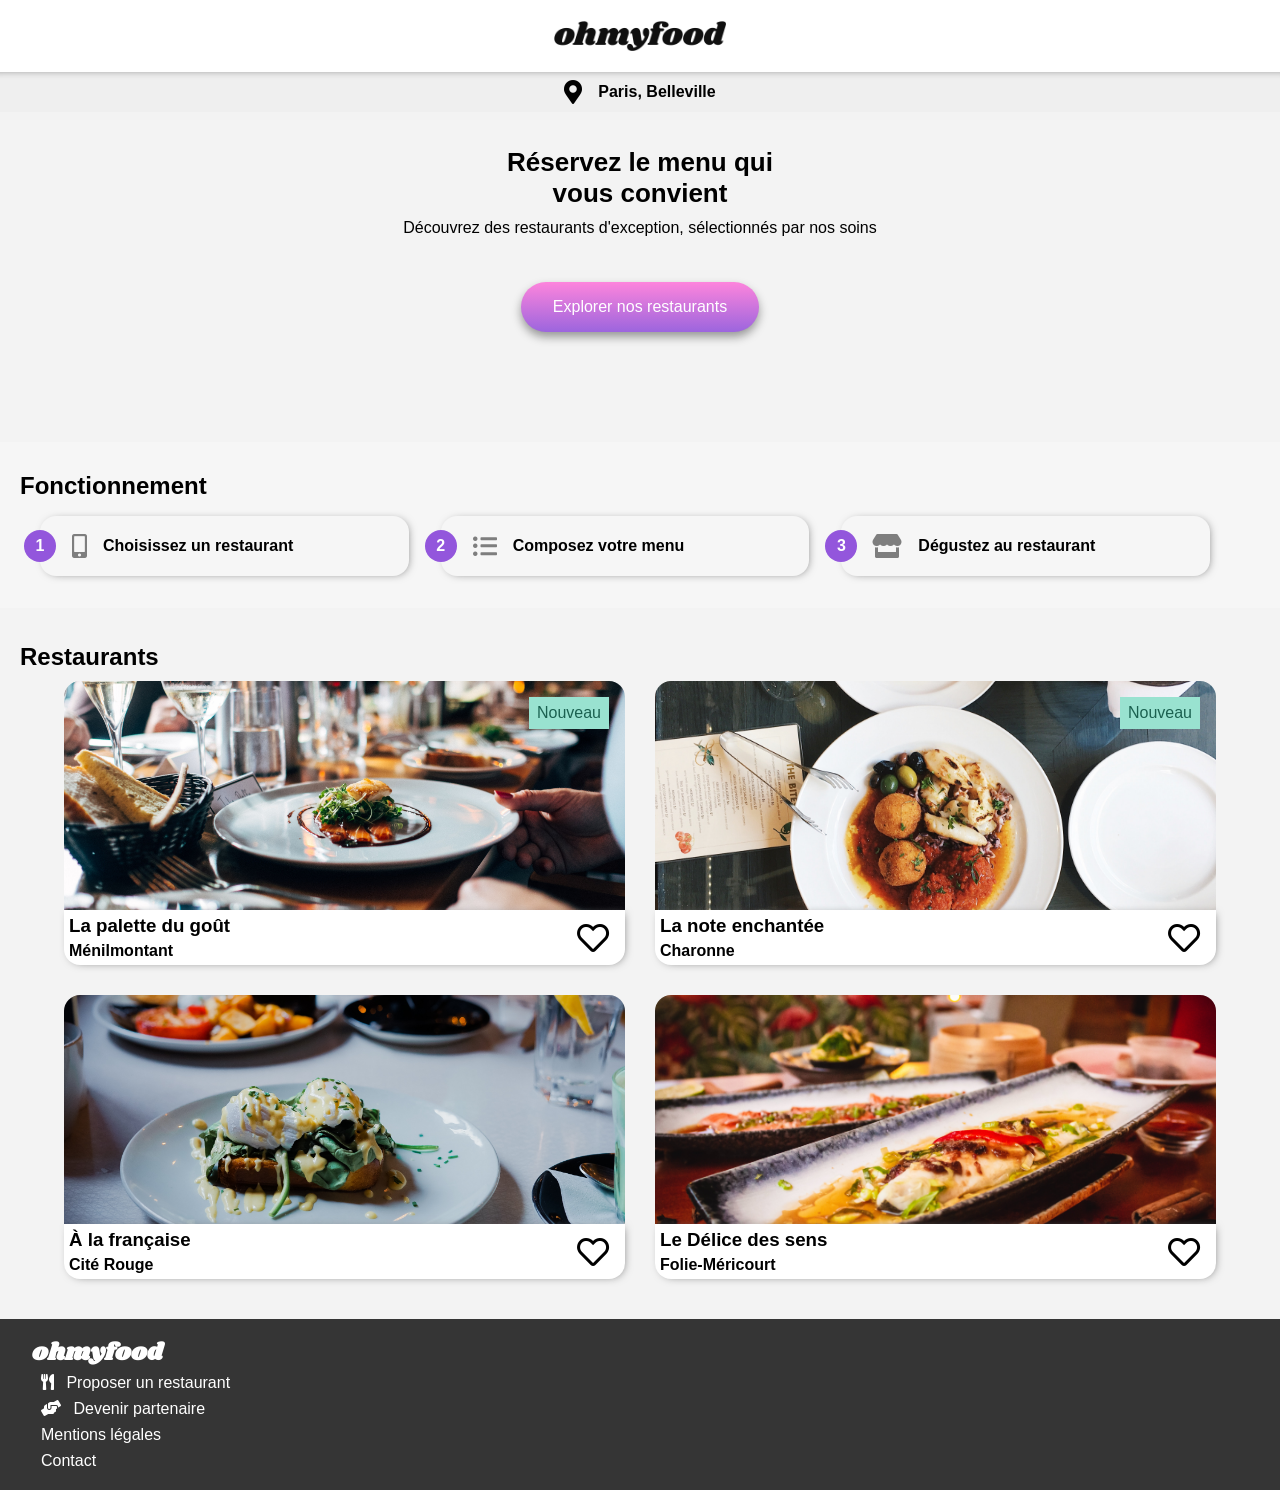
==== index.html @ 5fe7e24a "add resto" ====
<!DOCTYPE html>
   <html lang="en">
       <head>
           <meta charset="UTF-8">
           <meta http-equiv="X-UA-Compatible" content="IE-edge">
           <meta name="viewport" content="width=device-width,initial-scale=1.0">
           <link rel="preconnect" href="https://fonts.gstatic.com" crossorigin>
<link href="https://fonts.googleapis.com/css2?family=Raleway:wght@300;400;500;600;700;800;900&family=Shrikhand&display=swap" rel="stylesheet">
           <link rel="stylesheet" href="https://cdnjs.cloudflare.com/ajax/libs/font-awesome/5.15.4/css/all.min.css">
           <link href="normalize.css" rel="stylesheet">
           <link rel="stylesheet" href="./css/main.css">
           <title>ohmyfood</title>
           
           </head>
           
           <body id="homepage">
           <header>
          <a href="#" class="logo">
            <img src="img\images\logo\ohmyfood.png">
          </a>
           </header>

           <main> 
                   <div class="city">
                       <i class="fas fa-map-marker-alt"></i>
                   <h2>Paris, Belleville</h2>
               </div>

              
               <section class="explorer">
                   <h2> Réservez le menu qui <br> vous 
                    convient</h2>
                    <p>Découvrez des restaurants d'exception,
                        sélectionnés par nos soins</p>
                        <button class="btn-primary">Explorer nos restaurants</button>
                        
               </section>

               <section class="tuto">
                <div class="fonctionnement">
                   <h2>Fonctionnement</h2>
                  </div>
                   <ol>
                       <li><i class="fas fa-mobile-alt"></i>Choisissez un restaurant</li>
                       <li><i class="fas fa-list-ul"></i>Composez votre menu</li>
                       <li><i class="fas fa-store"></i>Dégustez au restaurant</li>
                   </ol>
               </section>
               <section class="menus">
                   <div class="restaurants">
                <h2>Restaurants</h2>
            </div>
                <div class="menus__cards">
                  <a href="./pages/resto-1.html" class="card new">
                    <img class="card__img" src="assets/images/img_1.jpg">
                    <div class="card__description">
                      <h3>La palette du goût</h3>
                      <p>Ménilmontant</p>
                    </div>
                  </a>
                  <a href="./pages/resto-2.html" class="card new">
                    <img class="card__img" src="assets/images/img_2.jpg">
                    <div class="card__description">
                      <h3>La note enchantée</h3>
                      <p>Charonne</p>
                    </div>
                  </a>
                  <a href="./pages/resto-3.html" class="card">
                      <img class="card__img" src="assets/images/img_3.jpg">
                    <div class="card__description">
                      <h3>À la française</h3>
                      <p>Cité Rouge</p>
                    </div>
                  </a>
                  <a href="./pages/resto-4.html" class="card">
                      <img class="card__img" src="assets/images/img_4.jpg">
                    <div class="card__description">
                      <h3>Le Délice des sens</h3>
                      <p>Folie-Méricourt</p>
                    </div>
                  </a>
                </div>
                
              </section>
           </main>
           <footer>
            <a href="#" class="footer-title">
                <h2>ohmyfood</h2>
            </a>
            <p>
              <i class="fas fa-utensils"></i>
               Proposer un restaurant
            </p>
            <p>
              <i class="fas fa-hands-helping"></i>
               Devenir partenaire
            </p>
            <p>Mentions légales</p>
            <p>
            <a>Contact</a>
            </p>
           </footer>
       </body>
   </html>
---- css/main.css ----
.btn-primary {
  color: white;
  font-weight: 300;
  font-size: 24px;
  padding: 16px 32px;
  border: none;
  border-radius: 32px;
  transition: transform 200ms;
  margin-top: 16px;
  cursor: pointer;
  box-shadow: 2px 1px 8px -3px #7e7e7e;
  background-image: linear-gradient(to top, rgba(147, 86, 220, 0.9), rgba(255, 121, 218, 0.9));
  font-size: 16px;
  box-shadow: 0px 5px 10px 0px rgba(0, 0, 0, 0.38);
}
.btn-primary .button {
  transform: scale(1.02);
  opacity: 0.9;
}

header {
  width: 100%;
  min-width: 320px;
  padding: 21px 0;
  background-color: #fff;
}

.city {
  display: flex;
  align-items: center;
  justify-content: center;
  gap: 16px;
  background-color: #EFEFEF;
  text-align: center;
  padding: 8px;
  box-shadow: inset 0 8px 8px -10px rgba(0, 0, 0, 0.5);
}
.city i {
  font-size: 24px;
}
.city h2 {
  font-size: 16px;
}

/*EXPLORER*/
.explorer {
  background-color: #f3f3f3;
  text-align: center;
  padding-top: 35px;
  padding-bottom: 55px;
}
.explorer h2 {
  font-size: 26px;
}
.explorer p {
  font-size: 16px;
  margin-top: 10px;
}

.menus {
  background-color: #f3f3f3;
  padding-bottom: 40px;
}
.menus .restaurants {
  margin-bottom: 10px;
  padding-top: 35px;
}
.menus .menus__cards {
  display: grid;
  grid-template-columns: repeat(1, 1fr);
  gap: 30px;
  width: 90%;
  margin: auto;
}
.menus .menus__cards .card.new {
  position: relative;
}
.menus .menus__cards .card.new::before {
  content: "Nouveau";
  position: absolute;
  height: 32px;
  width: 80px;
  background-color: #99e2d0;
  color: #1b6150;
  display: grid;
  place-items: center;
  right: 16px;
  top: 16px;
}
.menus .menus__cards .card .card__img {
  width: 100%;
  height: 230px;
  border-radius: 16px 16px 0 0;
  background-size: cover;
  background-position: center;
  object-fit: cover;
}
.menus .menus__cards .card .card__description {
  border-radius: 0 0 16px 16px;
  box-shadow: 2px 1px 8px -3px #7e7e7e;
  position: relative;
  background-color: white;
  border-radius: 0 0 16px 16px;
}
.menus .menus__cards .card .card__description::before {
  display: inline-block;
  position: absolute;
  font-style: normal;
  font-variant: normal;
  text-rendering: auto;
  -webkit-font-smoothing: antialiased;
  font-family: "Font Awesome 5 Free";
  font-weight: 400;
  content: "\f004";
  font-size: 32px;
  right: 16px;
  top: 50%;
  transform: translateY(-50%);
  color: inherit;
  -webkit-background-clip: text;
  opacity: 1;
  transition: all 200ms ease-in-out;
}
.menus .menus__cards .card .card__description::after {
  display: inline-block;
  position: absolute;
  font-style: normal;
  font-variant: normal;
  text-rendering: auto;
  -webkit-font-smoothing: antialiased;
  font-family: "Font Awesome 5 Free";
  font-weight: 900;
  content: "\f004";
  font-size: 32px;
  right: 16px;
  top: 50%;
  transform: translateY(-50%);
  color: transparent;
  -webkit-background-clip: text;
  opacity: 0;
  transition: all 200ms ease-in-out;
  background-image: linear-gradient(to top, rgb(147, 86, 220), rgb(255, 121, 218));
}
.menus .menus__cards .card .card__description:hover::after {
  opacity: 1;
  transform: translateY(-50%) scale(1.1);
}
.menus .menus__cards .card .card__description h3,
.menus .menus__cards .card .card__description p {
  padding: 5px;
  margin-top: -5px;
  font-weight: bold;
}

@media screen and (min-width: 500px) {
  .menus .menus__cards {
    grid-template-columns: repeat(2, 1fr);
  }
}
.tuto {
  counter-reset: steps;
}

@media screen and (min-width: 768px) {
  .tuto ol {
    display: flex;
    gap: 32px;
    margin-right: 70px;
  }
}
.tuto li {
  width: 95%;
  margin-bottom: inherit;
  position: relative;
  display: flex;
  align-items: center;
  background-color: #f6f6f6;
  padding: 18px 32px;
  flex-grow: 1;
  border-radius: 16px;
  box-shadow: 2px 1px 8px -3px #7e7e7e;
  font-weight: bold;
}

.tuto li::before {
  content: counter(steps);
  counter-increment: steps;
  color: white;
  background-color: #9356dc;
  width: 32px;
  height: 32px;
  display: grid;
  place-items: center;
  border-radius: 50%;
  position: absolute;
  top: 50%;
  left: -16px;
  transform: translateY(-50%);
}

.tuto li:hover {
  transform: scale(1.02);
  background-color: #f2eafb;
}

.tuto li:hover i::before {
  color: #9356dc;
}

.tuto li i.fas {
  font-weight: bold;
  margin-right: 16px;
  color: #7e7e7e;
  font-size: 24px;
}

footer {
  background-color: #353535;
  padding: 16px 32px;
  color: white;
}
footer .footer-title {
  height: 25px;
  font-family: "Shrikhand";
  font-weight: bold;
  padding: 16px 0;
  margin-bottom: 10px;
}
footer p {
  padding: 4px;
  margin-left: 5px;
}
footer .fas {
  margin-right: 8px;
}

.logo {
  display: flex;
  justify-content: center;
  align-items: center;
  position: relative;
}
.logo img {
  height: 30px;
}

*,
::before,
::after {
  box-sizing: border-box;
}

body {
  background-color: #f6f6f6;
  margin: 0;
  font-family: "Roboto", sans-serif;
  margin-left: auto;
  margin-right: auto;
  max-width: 1440px;
}

main {
  background-color: #f6f6f6;
}

h1,
h2,
h3,
h4,
h5,
h6,
p {
  padding: 0;
  margin: 0;
}

.fonctionnement,
.restaurants {
  margin-left: 20px;
  padding-top: 30px;
}

a {
  text-decoration: none;
  color: inherit;
}

header {
  position: relative;
}
header .arrow {
  position: absolute;
  top: 35%;
  left: 0%;
  padding-left: 20px;
}

.hight img {
  display: block;
  width: 100%;
  object-fit: cover;
  object-position: center;
}

.title {
  margin-top: -32px;
}
.title h2 {
  font-family: "Shrikhand", "cursive";
  padding: 32px 16px;
  position: relative;
  background-color: white;
  border-radius: 0 0 16px 16px;
  border-radius: 32px 32px 0 0;
  background-color: #f6f6f6;
}
.title h2::before {
  display: inline-block;
  position: absolute;
  font-style: normal;
  font-variant: normal;
  text-rendering: auto;
  -webkit-font-smoothing: antialiased;
  font-family: "Font Awesome 5 Free";
  font-weight: 400;
  content: "\f004";
  font-size: 32px;
  right: 16px;
  top: 50%;
  transform: translateY(-50%);
  color: inherit;
  -webkit-background-clip: text;
  opacity: 1;
  transition: all 200ms ease-in-out;
}
.title h2::after {
  display: inline-block;
  position: absolute;
  font-style: normal;
  font-variant: normal;
  text-rendering: auto;
  -webkit-font-smoothing: antialiased;
  font-family: "Font Awesome 5 Free";
  font-weight: 900;
  content: "\f004";
  font-size: 32px;
  right: 16px;
  top: 50%;
  transform: translateY(-50%);
  color: transparent;
  -webkit-background-clip: text;
  opacity: 0;
  transition: all 200ms ease-in-out;
  background-image: linear-gradient(to top, rgb(147, 86, 220), rgb(255, 121, 218));
}
.title h2:hover::after {
  opacity: 1;
  transform: translateY(-50%) scale(1.1);
}

.menu {
  width: 480px;
  max-width: 480px;
  margin: auto;
  position: relative;
  display: contents;
  background-color: #f6f6f6;
}
.menu h3 {
  font-weight: 400;
  position: relative;
  margin-bottom: 16px;
  color: #7e7e7e;
}
.menu h3::after {
  content: "";
  position: absolute;
  width: 48px;
  top: 24px;
  left: 0;
  height: 4px;
  background-color: #99e2d0;
}

.menu__family {
  margin-top: 5px;
  padding: 20px;
}

.menu__container {
  box-shadow: rgba(0, 0, 0, 0.24) 0px 3px 8px;
  border-radius: 16px;
  display: flex;
  overflow: hidden;
  max-width: 100%;
  margin-top: 20px;
  margin-left: 20px;
  margin-right: 20px;
}

.menu__container:hover .menu__check {
  margin-right: 0;
}

.menu__container:hover i {
  transform: rotate(360deg);
  transition-duration: 0.5s;
}

.menu__description {
  width: 100%;
  display: flex;
  max-width: 100%;
  overflow: hidden;
  margin-top: 20px;
}

.menu__text {
  width: 100%;
  margin-left: 16px;
  max-width: 100%;
  overflow: hidden;
  margin-bottom: 17px;
}

.menu__price {
  display: flex;
  align-items: flex-end;
  margin-bottom: 16px;
  margin-right: 16px;
  max-width: 100%;
}

.menu__check {
  width: 112px;
  background: #99e2d0;
  display: flex;
  justify-content: center;
  align-items: center;
  margin-right: -112px;
  transition-duration: 0.5s;
}

.menu__check > i {
  color: #99e2d0;
  padding: 8px;
  border-radius: 50%;
  background: white;
}

.menu__text > * {
  white-space: nowrap;
  text-overflow: ellipsis;
  overflow: hidden;
  max-width: 100%;
}

.menu__price {
  margin-left: 8px;
}

.btn-primary {
  margin-bottom: 55px;
  margin-top: 45px;
}

/*# sourceMappingURL=main.css.map */
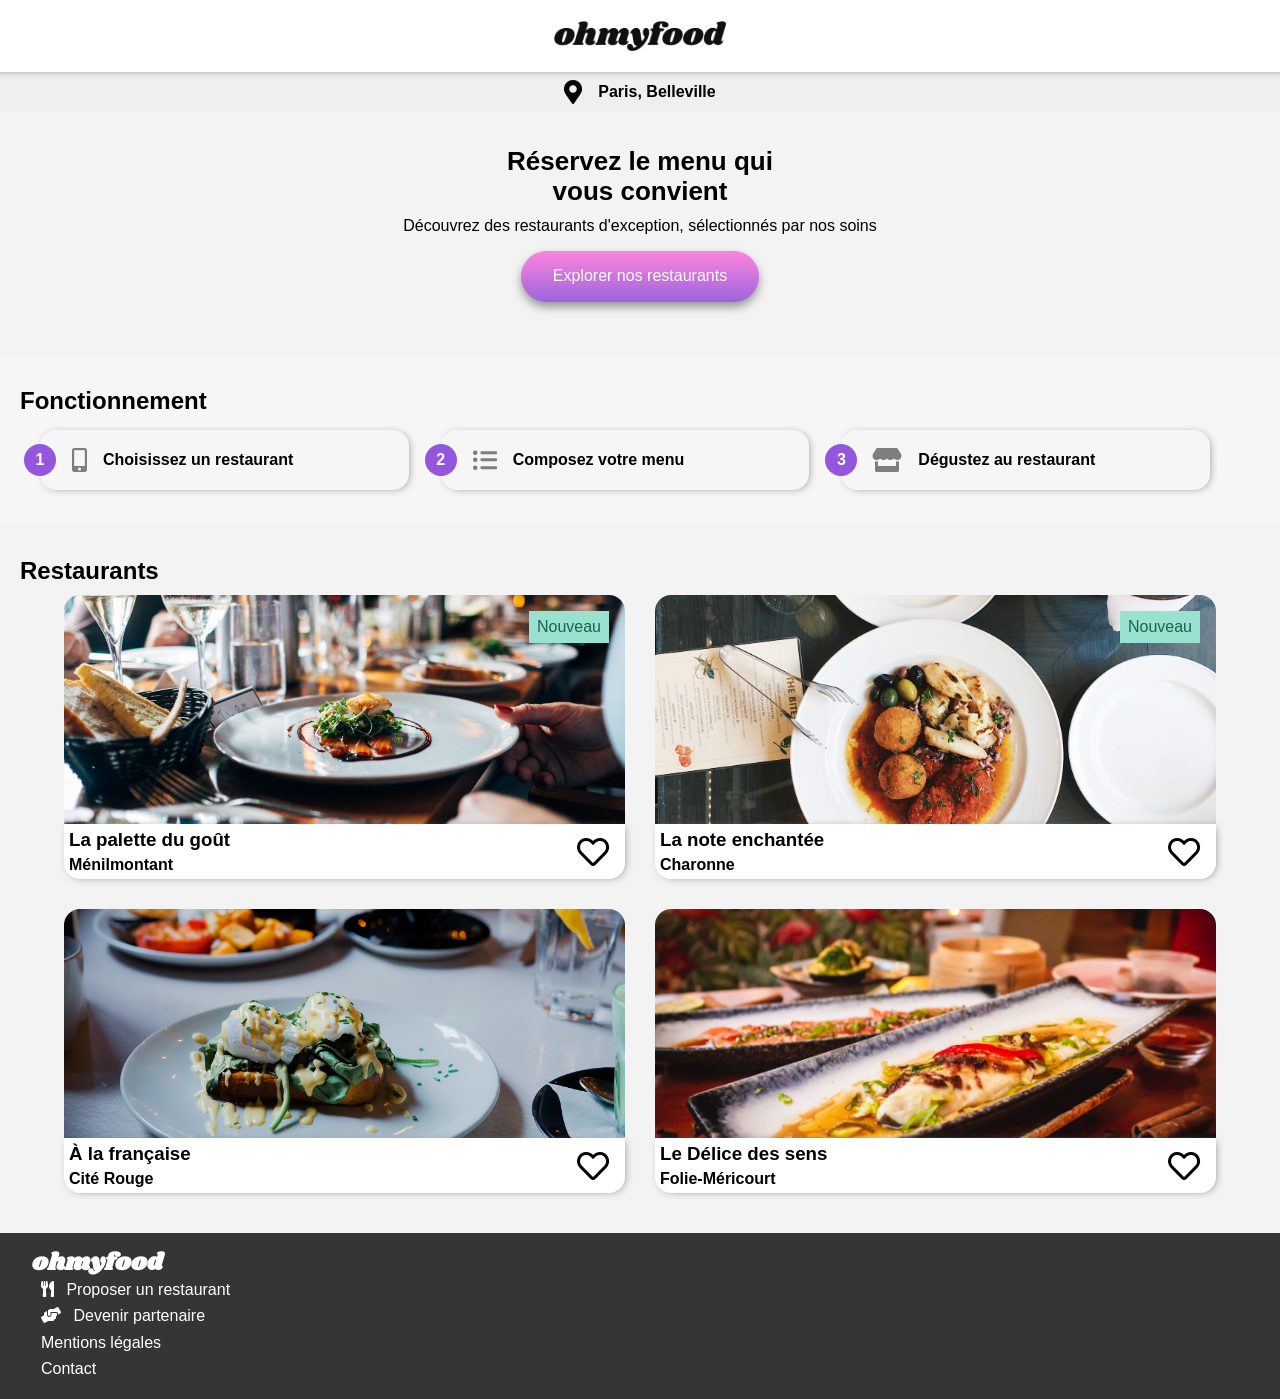
==== commit fbb5f221: "end of project" ====
--- a/index.html
+++ b/index.html
@@ -4,10 +4,10 @@
            <meta charset="UTF-8">
            <meta http-equiv="X-UA-Compatible" content="IE-edge">
            <meta name="viewport" content="width=device-width,initial-scale=1.0">
+           
            <link rel="preconnect" href="https://fonts.gstatic.com" crossorigin>
 <link href="https://fonts.googleapis.com/css2?family=Raleway:wght@300;400;500;600;700;800;900&family=Shrikhand&display=swap" rel="stylesheet">
            <link rel="stylesheet" href="https://cdnjs.cloudflare.com/ajax/libs/font-awesome/5.15.4/css/all.min.css">
-           <link href="normalize.css" rel="stylesheet">
            <link rel="stylesheet" href="./css/main.css">
            <title>ohmyfood</title>
            
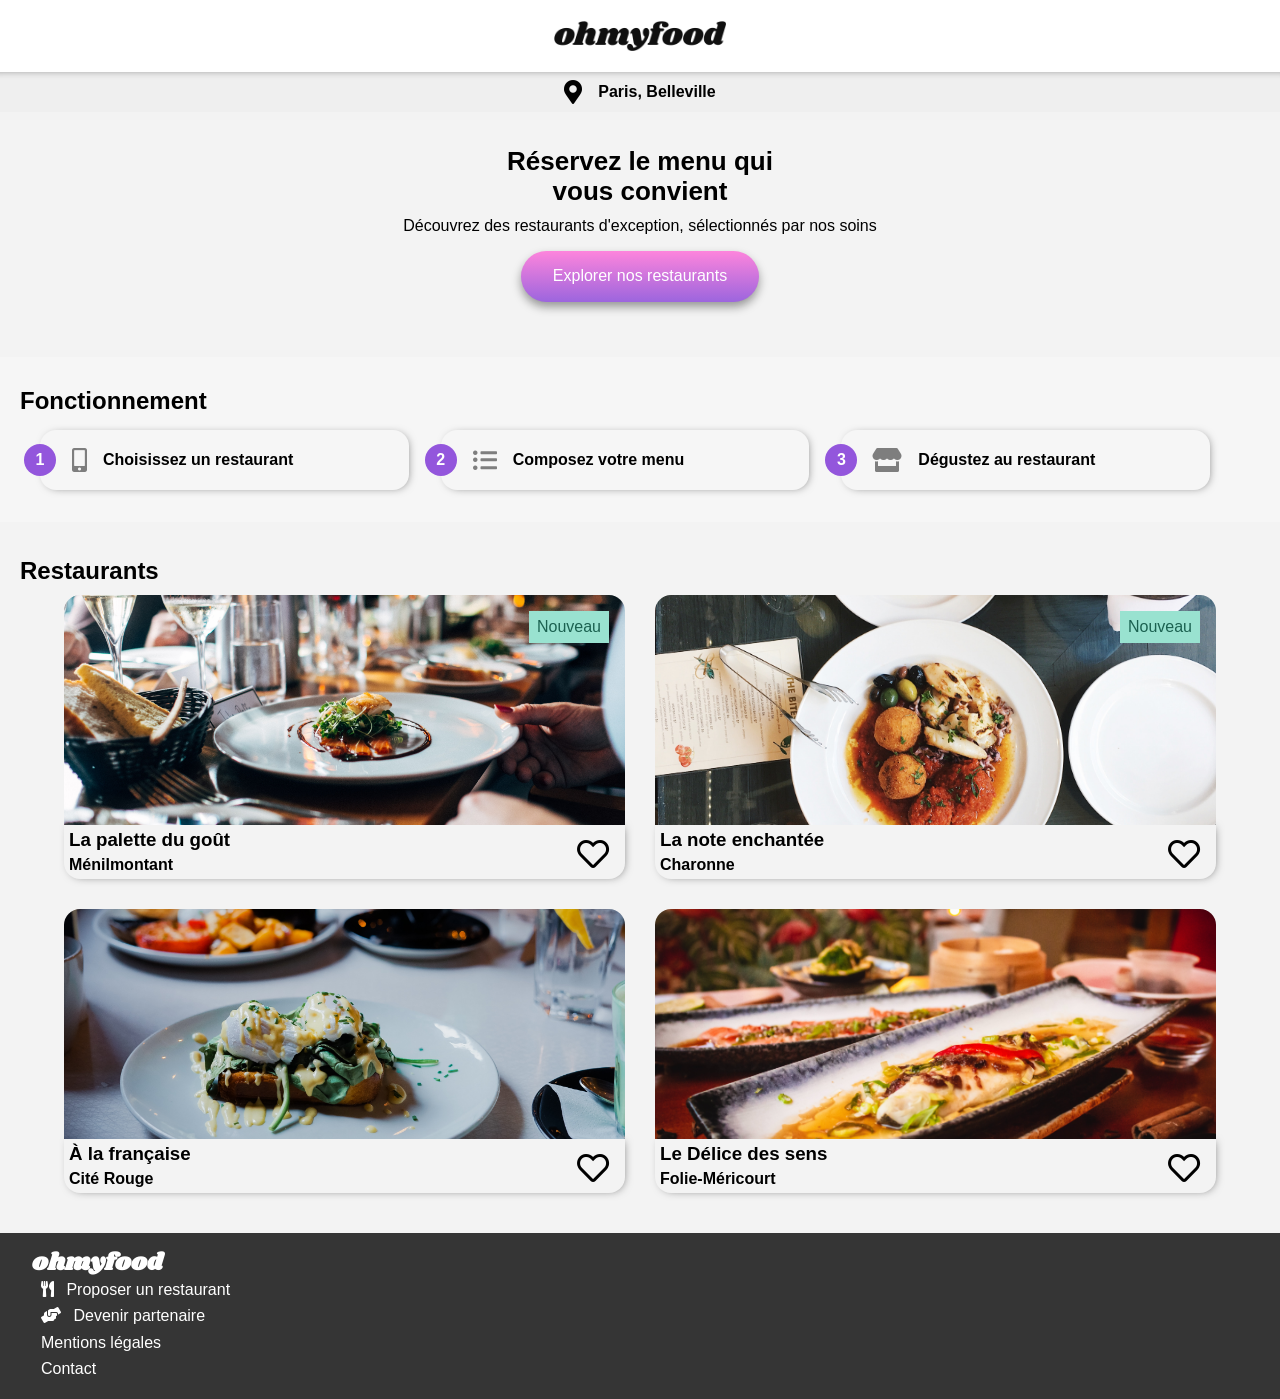
==== commit e969e6a9: "end of project" ====
--- a/index.html
+++ b/index.html
@@ -4,10 +4,12 @@
            <meta charset="UTF-8">
            <meta http-equiv="X-UA-Compatible" content="IE-edge">
            <meta name="viewport" content="width=device-width,initial-scale=1.0">
-           
+           <link rel="apple-touch-icon" sizes="76x76" href="/apple-icon-76x76.png">
            <link rel="preconnect" href="https://fonts.gstatic.com" crossorigin>
 <link href="https://fonts.googleapis.com/css2?family=Raleway:wght@300;400;500;600;700;800;900&family=Shrikhand&display=swap" rel="stylesheet">
            <link rel="stylesheet" href="https://cdnjs.cloudflare.com/ajax/libs/font-awesome/5.15.4/css/all.min.css">
+           <link rel="icon" type="image/png" sizes="32x32" href="./img/images/logo/favicon-32x32.png">
+           <link rel="icon" type="image/png" sizes="16x16" href=".//img/images/logo/favicon-16x16.png">
            <link rel="stylesheet" href="./css/main.css">
            <title>ohmyfood</title>
            
@@ -56,6 +58,7 @@
                     <div class="card__description">
                       <h3>La palette du goût</h3>
                       <p>Ménilmontant</p>
+                      <div class="card__description-heart"></div>
                     </div>
                   </a>
                   <a href="./pages/resto-2.html" class="card new">
@@ -63,6 +66,7 @@
                     <div class="card__description">
                       <h3>La note enchantée</h3>
                       <p>Charonne</p>
+                      <div class="card__description-heart"></div>
                     </div>
                   </a>
                   <a href="./pages/resto-3.html" class="card">
@@ -70,6 +74,7 @@
                     <div class="card__description">
                       <h3>À la française</h3>
                       <p>Cité Rouge</p>
+                      <div class="card__description-heart"></div>
                     </div>
                   </a>
                   <a href="./pages/resto-4.html" class="card">
@@ -77,12 +82,15 @@
                     <div class="card__description">
                       <h3>Le Délice des sens</h3>
                       <p>Folie-Méricourt</p>
+                      <div class="card__description-heart"></div>
                     </div>
                   </a>
                 </div>
                 
               </section>
+              
            </main>
+
            <footer>
             <a href="#" class="footer-title">
                 <h2>ohmyfood</h2>
@@ -100,5 +108,13 @@
             <a>Contact</a>
             </p>
            </footer>
+           
+            <div id="overlay">
+              <div class="loadingio-spinner-eclipse-psdnj42lmb"><div class="ldio-m71kfhduha7">
+                <div></div>
+                </div></div>
+            </div>
+            
        </body>
+      
    </html>     
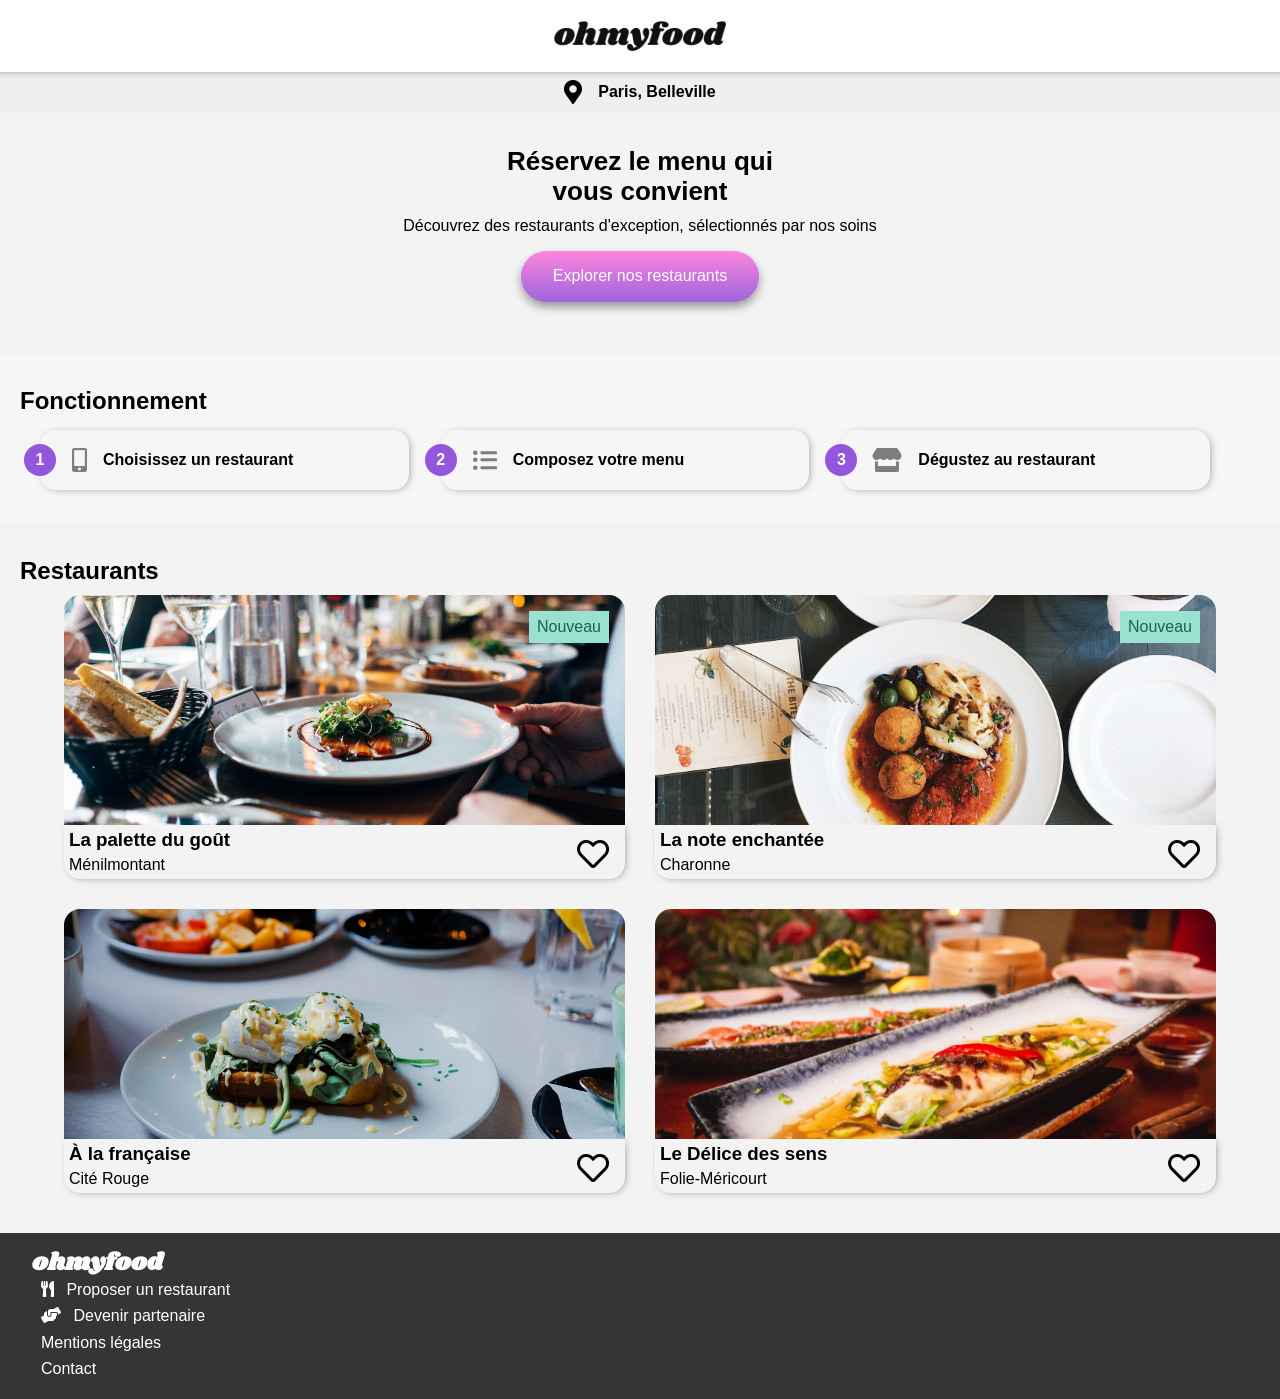
==== commit ffd7edca: "end of project" ====
--- a/index.html
+++ b/index.html
@@ -1,120 +1,125 @@
 <!DOCTYPE html>
-   <html lang="en">
-       <head>
-           <meta charset="UTF-8">
-           <meta http-equiv="X-UA-Compatible" content="IE-edge">
-           <meta name="viewport" content="width=device-width,initial-scale=1.0">
-           <link rel="apple-touch-icon" sizes="76x76" href="/apple-icon-76x76.png">
-           <link rel="preconnect" href="https://fonts.gstatic.com" crossorigin>
-<link href="https://fonts.googleapis.com/css2?family=Raleway:wght@300;400;500;600;700;800;900&family=Shrikhand&display=swap" rel="stylesheet">
-           <link rel="stylesheet" href="https://cdnjs.cloudflare.com/ajax/libs/font-awesome/5.15.4/css/all.min.css">
-           <link rel="icon" type="image/png" sizes="32x32" href="./img/images/logo/favicon-32x32.png">
-           <link rel="icon" type="image/png" sizes="16x16" href=".//img/images/logo/favicon-16x16.png">
-           <link rel="stylesheet" href="./css/main.css">
-           <title>ohmyfood</title>
-           
-           </head>
-           
-           <body id="homepage">
-           <header>
-          <a href="#" class="logo">
-            <img src="img\images\logo\ohmyfood.png">
-          </a>
-           </header>
+<html lang="en">
 
-           <main> 
-                   <div class="city">
-                       <i class="fas fa-map-marker-alt"></i>
-                   <h2>Paris, Belleville</h2>
-               </div>
+<head>
+    <meta charset="UTF-8">
+    <meta http-equiv="X-UA-Compatible" content="IE-edge">
+    <meta name="viewport" content="width=device-width,initial-scale=1.0">
+    <link rel="apple-touch-icon" sizes="76x76" href="/apple-icon-76x76.png">
+    <link rel="preconnect" href="https://fonts.gstatic.com" crossorigin>
+    <link
+        href="https://fonts.googleapis.com/css2?family=Raleway:wght@300;400;500;600;700;800;900&family=Shrikhand&display=swap"
+        rel="stylesheet">
+    <link rel="stylesheet" href="https://cdnjs.cloudflare.com/ajax/libs/font-awesome/5.15.4/css/all.min.css">
+    <link rel="icon" type="image/png" sizes="32x32" href="./img/images/logo/favicon-32x32.png">
+    <link rel="icon" type="image/png" sizes="16x16" href="./img/images/logo/favicon-16x16.png">
+    <link rel="stylesheet" href="./css/main.css">
+    <title>ohmyfood</title>
 
-              
-               <section class="explorer">
-                   <h2> Réservez le menu qui <br> vous 
-                    convient</h2>
-                    <p>Découvrez des restaurants d'exception,
-                        sélectionnés par nos soins</p>
-                        <button class="btn-primary">Explorer nos restaurants</button>
-                        
-               </section>
+</head>
 
-               <section class="tuto">
-                <div class="fonctionnement">
-                   <h2>Fonctionnement</h2>
-                  </div>
-                   <ol>
-                       <li><i class="fas fa-mobile-alt"></i>Choisissez un restaurant</li>
-                       <li><i class="fas fa-list-ul"></i>Composez votre menu</li>
-                       <li><i class="fas fa-store"></i>Dégustez au restaurant</li>
-                   </ol>
-               </section>
-               <section class="menus">
-                   <div class="restaurants">
+<body id="homepage">
+    <header>
+        <a href="#" class="logo">
+            <img src="./img/images/logo/ohmyfood.png"> <!-- mettre les alt(non-voyants) -->
+        </a>
+    </header>
+
+    <main>
+        <div class="city">
+            <i class="fas fa-map-marker-alt"></i>
+            <h2>Paris, Belleville</h2>
+        </div>
+
+
+        <section class="explorer">
+            <h2> Réservez le menu qui <br> vous
+                convient</h2>
+            <p>Découvrez des restaurants d'exception,
+                sélectionnés par nos soins</p>
+            <button class="btn-primary">Explorer nos restaurants</button>
+
+        </section>
+
+        <section class="tuto">
+            <div class="fonctionnement">
+                <h2>Fonctionnement</h2>
+            </div>
+            <ol>
+                <li><i class="fas fa-mobile-alt"></i>Choisissez un restaurant</li>
+                <li><i class="fas fa-list-ul"></i>Composez votre menu</li>
+                <li><i class="fas fa-store"></i>Dégustez au restaurant</li>
+            </ol>
+        </section>
+        <section class="menus">
+            <div class="restaurants">
                 <h2>Restaurants</h2>
             </div>
-                <div class="menus__cards">
-                  <a href="./pages/resto-1.html" class="card new">
-                    <img class="card__img" src="assets/images/img_1.jpg">
+            <div class="menus__cards">
+                <a href="./pages/resto-1.html" class="card new">
+                    <img class="card__img" src="./assets/images/img_1.jpg"><!-- alt-->
                     <div class="card__description">
-                      <h3>La palette du goût</h3>
-                      <p>Ménilmontant</p>
-                      <div class="card__description-heart"></div>
+                        <h3>La palette du goût</h3>
+                        <p>Ménilmontant</p>
+                        <div class="card__description-heart"></div>
                     </div>
-                  </a>
-                  <a href="./pages/resto-2.html" class="card new">
-                    <img class="card__img" src="assets/images/img_2.jpg">
+                </a>
+                <a href="./pages/resto-2.html" class="card new">
+                    <img class="card__img" src="assets/images/img_2.jpg"><!-- alt -->
                     <div class="card__description">
-                      <h3>La note enchantée</h3>
-                      <p>Charonne</p>
-                      <div class="card__description-heart"></div>
+                        <h3>La note enchantée</h3>
+                        <p>Charonne</p>
+                        <div class="card__description-heart"></div>
                     </div>
-                  </a>
-                  <a href="./pages/resto-3.html" class="card">
-                      <img class="card__img" src="assets/images/img_3.jpg">
+                </a>
+                <a href="./pages/resto-3.html" class="card">
+                    <img class="card__img" src="assets/images/img_3.jpg"><!-- alt -->
                     <div class="card__description">
-                      <h3>À la française</h3>
-                      <p>Cité Rouge</p>
-                      <div class="card__description-heart"></div>
+                        <h3>À la française</h3>
+                        <p>Cité Rouge</p>
+                        <div class="card__description-heart"></div>
                     </div>
-                  </a>
-                  <a href="./pages/resto-4.html" class="card">
-                      <img class="card__img" src="assets/images/img_4.jpg">
+                </a>
+                <a href="./pages/resto-4.html" class="card">
+                    <img class="card__img" src="assets/images/img_4.jpg"><!-- alt -->
                     <div class="card__description">
-                      <h3>Le Délice des sens</h3>
-                      <p>Folie-Méricourt</p>
-                      <div class="card__description-heart"></div>
+                        <h3>Le Délice des sens</h3>
+                        <p>Folie-Méricourt</p>
+                        <div class="card__description-heart"></div>
                     </div>
-                  </a>
-                </div>
-                
-              </section>
-              
-           </main>
+                </a>
+            </div>
 
-           <footer>
-            <a href="#" class="footer-title">
-                <h2>ohmyfood</h2>
-            </a>
-            <p>
-              <i class="fas fa-utensils"></i>
-               Proposer un restaurant
-            </p>
-            <p>
-              <i class="fas fa-hands-helping"></i>
-               Devenir partenaire
-            </p>
-            <p>Mentions légales</p>
-            <p>
+        </section>
+
+    </main>
+
+    <footer>
+        <a href="#" class="footer-title">
+            <h2>ohmyfood</h2>
+        </a>
+        <p>
+            <i class="fas fa-utensils"></i>
+            Proposer un restaurant
+        </p>
+        <p>
+            <i class="fas fa-hands-helping"></i>
+            Devenir partenaire
+        </p>
+        <p>Mentions légales</p>
+        <p>
             <a>Contact</a>
-            </p>
-           </footer>
-           
-            <div id="overlay">
-              <div class="loadingio-spinner-eclipse-psdnj42lmb"><div class="ldio-m71kfhduha7">
+        </p>
+    </footer>
+
+    <div id="overlay">
+        <div class="loadingio-spinner-eclipse-psdnj42lmb">
+            <div class="ldio-m71kfhduha7">
                 <div></div>
-                </div></div>
             </div>
-            
-       </body>
-      
-   </html>     +        </div>
+    </div>
+
+</body>
+
+</html>
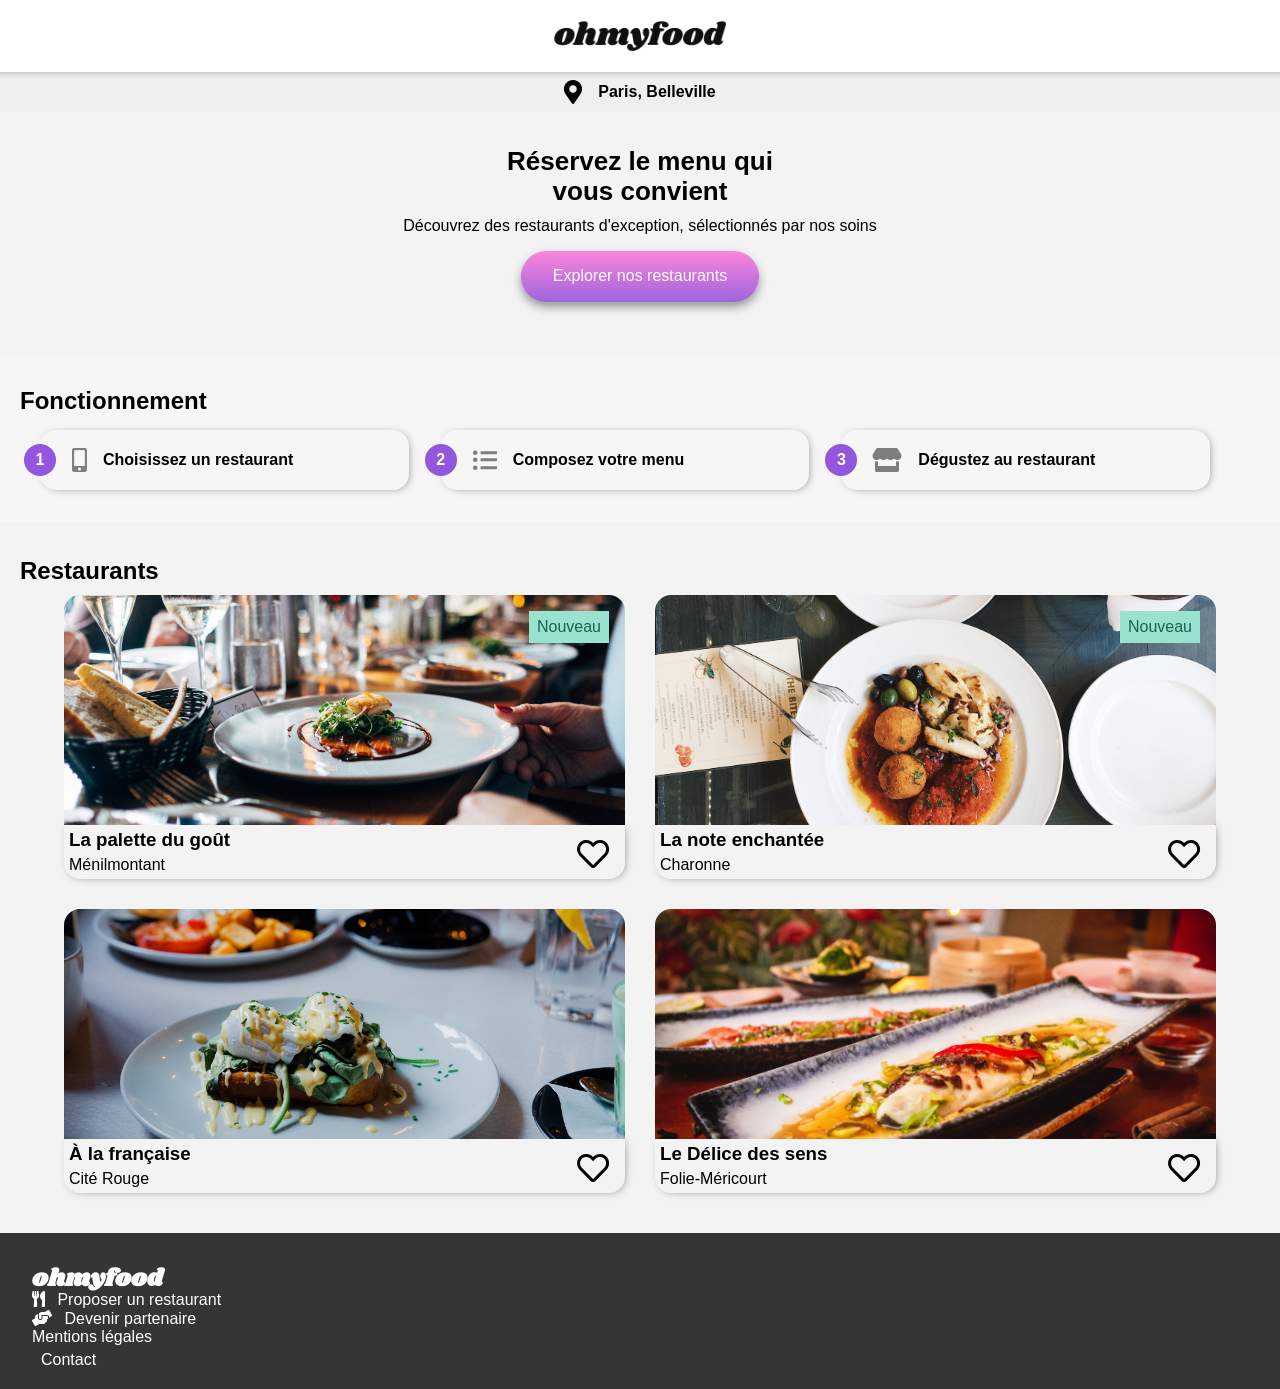
==== commit 99c4cc0e: "final project" ====
--- a/index.html
+++ b/index.html
@@ -3,7 +3,6 @@
 
 <head>
     <meta charset="UTF-8">
-    <meta http-equiv="X-UA-Compatible" content="IE-edge">
     <meta name="viewport" content="width=device-width,initial-scale=1.0">
     <link rel="apple-touch-icon" sizes="76x76" href="/apple-icon-76x76.png">
     <link rel="preconnect" href="https://fonts.gstatic.com" crossorigin>
@@ -21,7 +20,7 @@
 <body id="homepage">
     <header>
         <a href="#" class="logo">
-            <img src="./img/images/logo/ohmyfood.png"> <!-- mettre les alt(non-voyants) -->
+            <img src="./img/images/logo/ohmyfood.png" alt="logo ohmyfood"> 
         </a>
     </header>
 
@@ -57,7 +56,7 @@
             </div>
             <div class="menus__cards">
                 <a href="./pages/resto-1.html" class="card new">
-                    <img class="card__img" src="./assets/images/img_1.jpg"><!-- alt-->
+                    <img class="card__img" src="./assets/images/img_1.jpg" alt="restaurant de Ménilmontant">
                     <div class="card__description">
                         <h3>La palette du goût</h3>
                         <p>Ménilmontant</p>
@@ -65,7 +64,7 @@
                     </div>
                 </a>
                 <a href="./pages/resto-2.html" class="card new">
-                    <img class="card__img" src="assets/images/img_2.jpg"><!-- alt -->
+                    <img class="card__img" src="assets/images/img_2.jpg" alt="restaurant de Charonne">
                     <div class="card__description">
                         <h3>La note enchantée</h3>
                         <p>Charonne</p>
@@ -73,7 +72,7 @@
                     </div>
                 </a>
                 <a href="./pages/resto-3.html" class="card">
-                    <img class="card__img" src="assets/images/img_3.jpg"><!-- alt -->
+                    <img class="card__img" src="assets/images/img_3.jpg" alt="restaurant de Cité rouge">
                     <div class="card__description">
                         <h3>À la française</h3>
                         <p>Cité Rouge</p>
@@ -81,7 +80,7 @@
                     </div>
                 </a>
                 <a href="./pages/resto-4.html" class="card">
-                    <img class="card__img" src="assets/images/img_4.jpg"><!-- alt -->
+                    <img class="card__img" src="assets/images/img_4.jpg" alt="restaurant Folie-Méricourt">
                     <div class="card__description">
                         <h3>Le Délice des sens</h3>
                         <p>Folie-Méricourt</p>
@@ -98,17 +97,17 @@
         <a href="#" class="footer-title">
             <h2>ohmyfood</h2>
         </a>
-        <p>
+        <a href="#">
             <i class="fas fa-utensils"></i>
             Proposer un restaurant
-        </p>
-        <p>
+        </a>
+        <a href="#">
             <i class="fas fa-hands-helping"></i>
             Devenir partenaire
-        </p>
-        <p>Mentions légales</p>
+        </a>
+        <a href="#"> Mentions légales</a>
         <p>
-            <a>Contact</a>
+            <a href="mailto:ohmyfood@ohmyfood.com"> Contact</a>
         </p>
     </footer>
 
